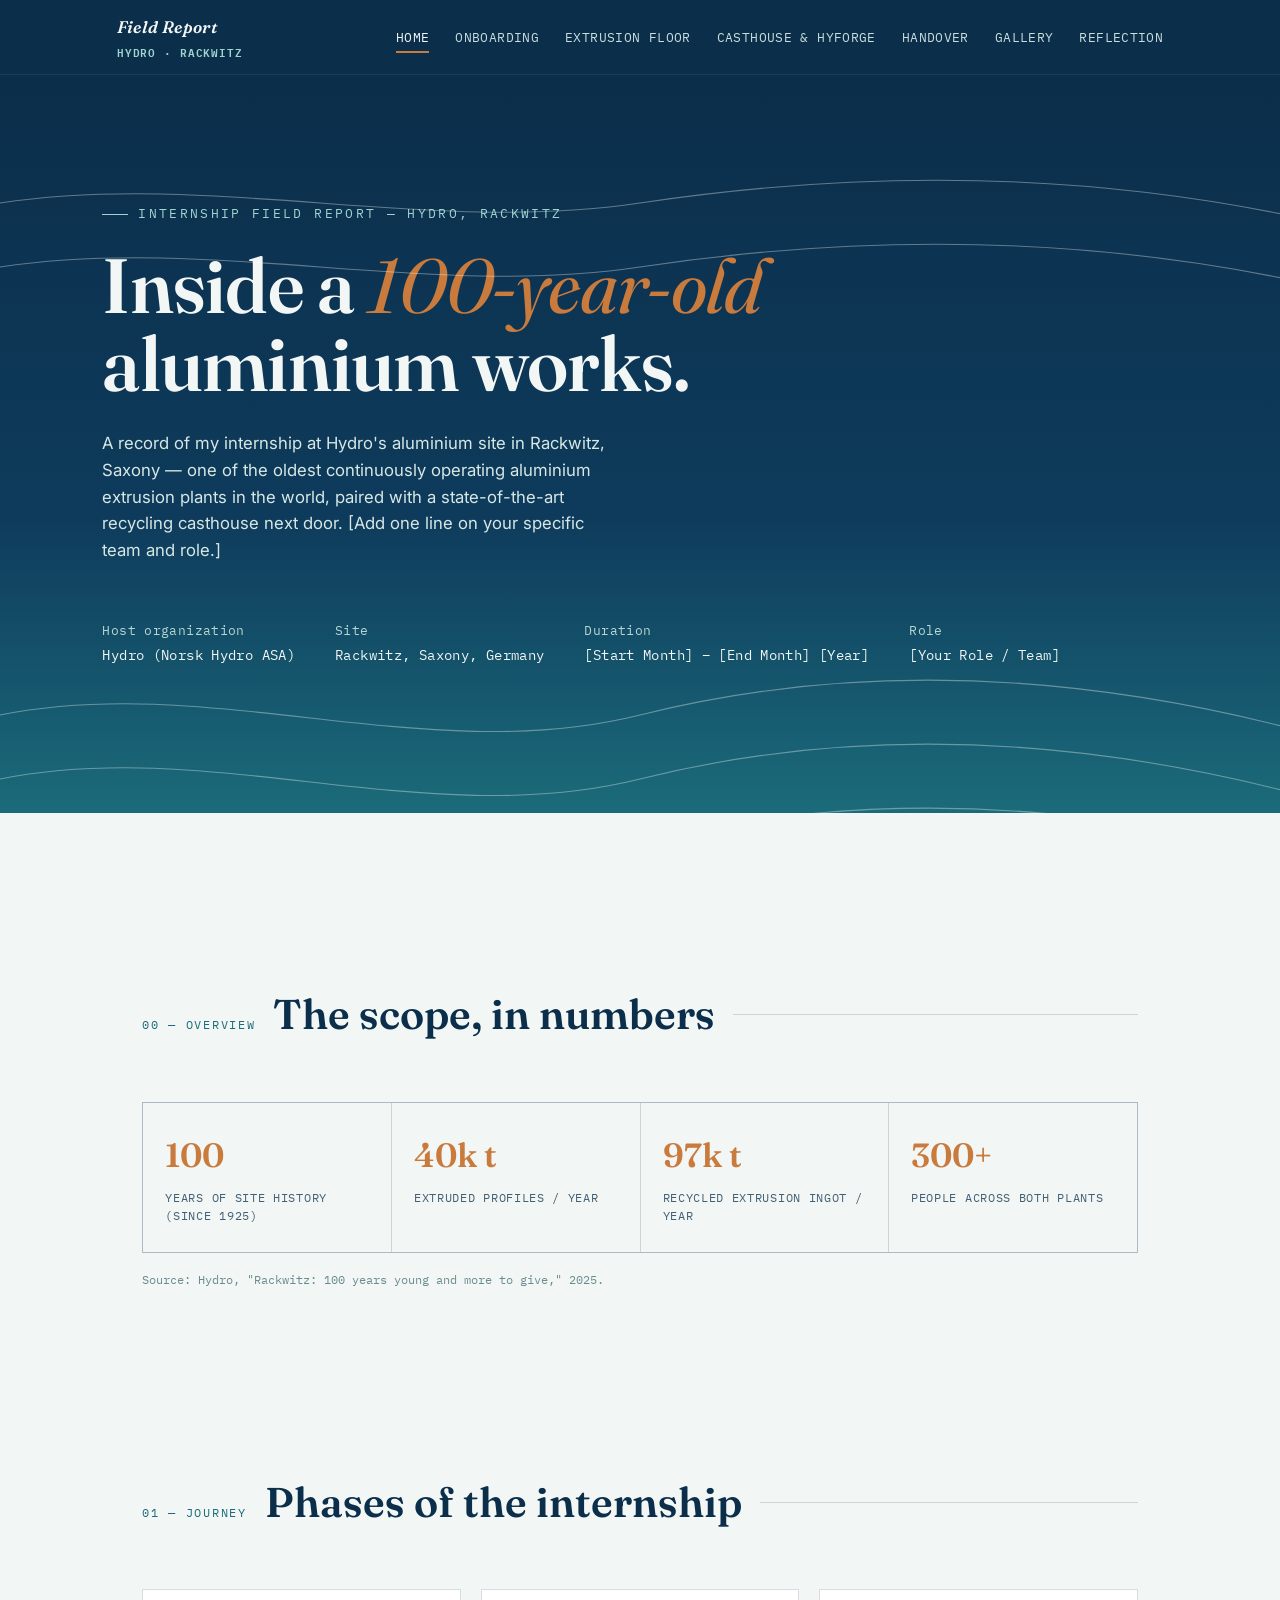
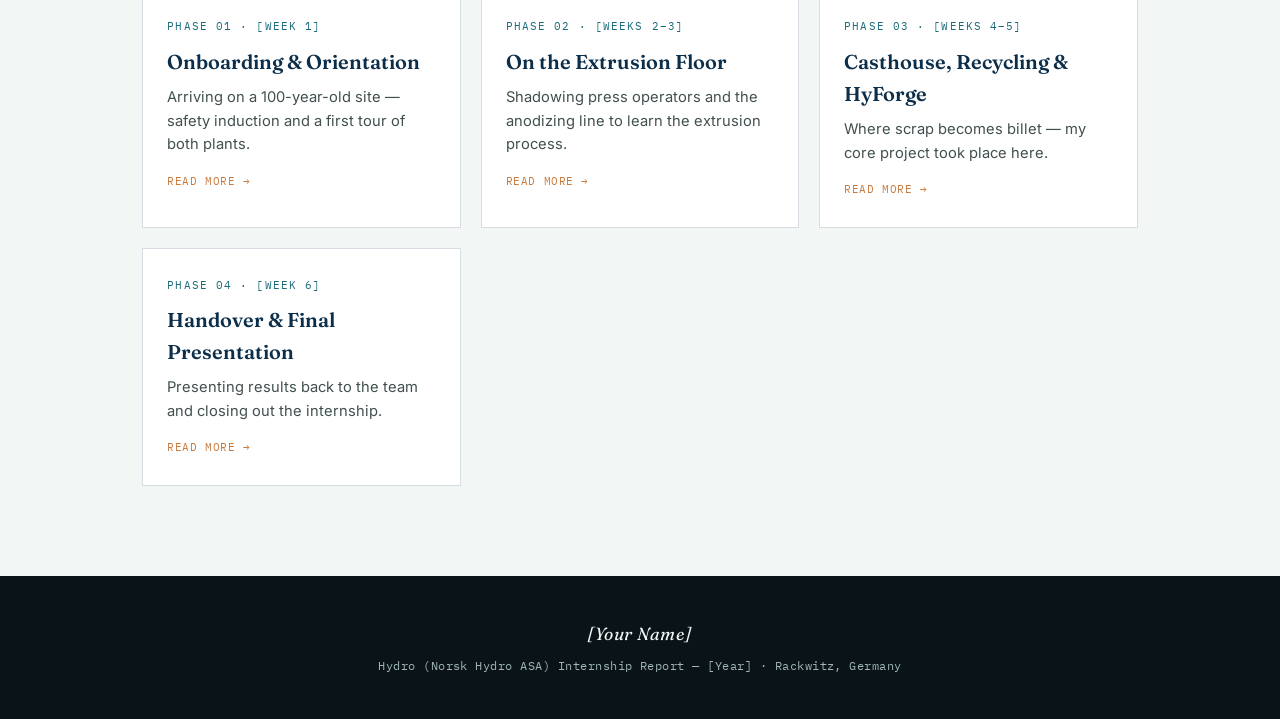
==== index.html @ bf28fc86 "Add files via upload" ====
<!DOCTYPE html>
<html lang="en">
<head>
<meta charset="UTF-8">
<meta name="viewport" content="width=device-width, initial-scale=1.0">
<title>Hydro Internship — Rackwitz Field Report</title>
<link rel="preconnect" href="https://fonts.googleapis.com">
<link href="https://fonts.googleapis.com/css2?family=Fraunces:opsz,wght@9..144,400;9..144,500;9..144,600;9..144,700&family=Inter:wght@400;500;600&family=IBM+Plex+Mono:wght@400;500&display=swap" rel="stylesheet">
<link rel="stylesheet" href="assets/style.css">
</head>
<body>

<nav class="site-nav">
  <div class="nav-inner">
    <a class="nav-brand" href="index.html">Field Report<span>Hydro · Rackwitz</span></a>
    <button class="nav-toggle" aria-label="Toggle menu"></button>
    <ul class="nav-links">
      <li><a href="index.html" class="active">Home</a></li>
      <li><a href="phases/onboarding.html">Onboarding</a></li>
      <li><a href="phases/extrusion.html">Extrusion Floor</a></li>
      <li><a href="phases/casthouse.html">Casthouse &amp; HyForge</a></li>
      <li><a href="phases/handover.html">Handover</a></li>
      <li><a href="gallery.html">Gallery</a></li>
      <li><a href="reflection.html">Reflection</a></li>
    </ul>
  </div>
</nav>

<header class="hero">
  <svg class="contours" viewBox="0 0 1200 800" preserveAspectRatio="none" xmlns="http://www.w3.org/2000/svg">
    <path d="M0,600 C 200,560 400,650 600,600 S 1000,560 1200,610" stroke="#ffffff" stroke-width="1" fill="none"/>
    <path d="M0,660 C 200,620 400,710 600,660 S 1000,620 1200,670" stroke="#ffffff" stroke-width="1" fill="none"/>
    <path d="M0,720 C 200,680 400,770 600,720 S 1000,680 1200,730" stroke="#ffffff" stroke-width="1" fill="none"/>
    <path d="M0,120 C 200,90 400,150 600,120 S 1000,90 1200,130" stroke="#ffffff" stroke-width="1" fill="none"/>
    <path d="M0,180 C 200,150 400,210 600,180 S 1000,150 1200,190" stroke="#ffffff" stroke-width="1" fill="none"/>
  </svg>
  <div class="eyebrow">Internship Field Report — Hydro, Rackwitz</div>
  <h1>Inside a <em>100-year-old</em> aluminium works.</h1>
  <p class="sub">A record of my internship at Hydro's aluminium site in Rackwitz, Saxony — one of the oldest continuously operating aluminium extrusion plants in the world, paired with a state-of-the-art recycling casthouse next door. [Add one line on your specific team and role.]</p>
  <div class="meta">
    <div>Host organization<span>Hydro (Norsk Hydro ASA)</span></div>
    <div>Site<span>Rackwitz, Saxony, Germany</span></div>
    <div>Duration<span>[Start Month] – [End Month] [Year]</span></div>
    <div>Role<span>[Your Role / Team]</span></div>
  </div>
</header>
<svg class="wave" viewBox="0 0 1200 80" preserveAspectRatio="none" xmlns="http://www.w3.org/2000/svg">
  <path d="M0,40 C 300,90 900,-10 1200,40 L1200,80 L0,80 Z" fill="#F2F6F5"/>
</svg>

<section id="overview">
  <div class="section-head">
    <span class="tag">00 — Overview</span>
    <h2>The scope, in numbers</h2>
  </div>
  <div class="stats">
    <div class="stat"><div class="num">100</div><div class="label">Years of site history (since 1925)</div></div>
    <div class="stat"><div class="num">40k t</div><div class="label">Extruded profiles / year</div></div>
    <div class="stat"><div class="num">97k t</div><div class="label">Recycled extrusion ingot / year</div></div>
    <div class="stat"><div class="num">300+</div><div class="label">People across both plants</div></div>
  </div>
  <p style="margin-top:18px; font-family:var(--mono); font-size:11.5px; color:#6b8b90;">Source: Hydro, "Rackwitz: 100 years young and more to give," 2025.</p>
</section>

<section id="phases">
  <div class="section-head">
    <span class="tag">01 — Journey</span>
    <h2>Phases of the internship</h2>
  </div>
  <div class="phase-cards">
    <a class="phase-card" href="phases/onboarding.html">
      <div class="pnum">PHASE 01 · [WEEK 1]</div>
      <h3>Onboarding &amp; Orientation</h3>
      <p>Arriving on a 100-year-old site — safety induction and a first tour of both plants.</p>
      <div class="go">Read more →</div>
    </a>
    <a class="phase-card" href="phases/extrusion.html">
      <div class="pnum">PHASE 02 · [WEEKS 2–3]</div>
      <h3>On the Extrusion Floor</h3>
      <p>Shadowing press operators and the anodizing line to learn the extrusion process.</p>
      <div class="go">Read more →</div>
    </a>
    <a class="phase-card" href="phases/casthouse.html">
      <div class="pnum">PHASE 03 · [WEEKS 4–5]</div>
      <h3>Casthouse, Recycling &amp; HyForge</h3>
      <p>Where scrap becomes billet — my core project took place here.</p>
      <div class="go">Read more →</div>
    </a>
    <a class="phase-card" href="phases/handover.html">
      <div class="pnum">PHASE 04 · [WEEK 6]</div>
      <h3>Handover &amp; Final Presentation</h3>
      <p>Presenting results back to the team and closing out the internship.</p>
      <div class="go">Read more →</div>
    </a>
  </div>
</section>

<footer>
  <div class="name">[Your Name]</div>
  Hydro (Norsk Hydro ASA) Internship Report — [Year] · Rackwitz, Germany
</footer>

<script src="assets/nav.js"></script>
</body>
</html>
---- assets/style.css ----
/* ===========================================================
   Hydro / Rackwitz Internship Site — shared stylesheet
   =========================================================== */

:root{
  --deep: #0B2E4A;
  --teal: #1B6B7A;
  --foam: #F2F6F5;
  --copper: #C97A3D;
  --ink: #0A1418;
  --line: rgba(11,46,74,0.16);
  --mono: 'IBM Plex Mono', monospace;
  --display: 'Fraunces', serif;
  --body: 'Inter', sans-serif;
}
*{ box-sizing:border-box; margin:0; padding:0; }
html{ scroll-behavior:smooth; }
body{
  font-family: var(--body);
  background: var(--foam);
  color: var(--ink);
  line-height:1.6;
}
::selection{ background: var(--copper); color: var(--foam); }
img{ max-width:100%; display:block; }
a{ color: inherit; }

/* ---------------- NAV ---------------- */
.site-nav{
  position: sticky; top:0; z-index: 50;
  background: var(--deep);
  color: var(--foam);
  border-bottom: 1px solid rgba(255,255,255,0.08);
}
.nav-inner{
  max-width: 1200px; margin: 0 auto;
  display:flex; align-items:center; justify-content: space-between;
  padding: 14px 6vw;
}
.nav-brand{
  font-family: var(--display); font-style: italic; font-weight:600;
  font-size: 1.05rem; letter-spacing: .01em; white-space:nowrap;
  text-decoration:none; color: var(--foam);
}
.nav-brand span{ color:#9FD4D0; font-family: var(--mono); font-style:normal; font-size:11px; display:block; letter-spacing:.08em; text-transform:uppercase; margin-top:2px;}
.nav-links{
  display:flex; gap: 26px; list-style:none;
  font-family: var(--mono); font-size: 12.5px; letter-spacing:.03em; text-transform:uppercase;
}
.nav-links a{
  text-decoration:none; color: #C9DEDC; padding: 6px 0; border-bottom: 2px solid transparent;
  transition: color .15s ease, border-color .15s ease;
}
.nav-links a:hover{ color: var(--foam); }
.nav-links a.active{ color: var(--foam); border-bottom-color: var(--copper); }
.nav-toggle{
  display:none; background:none; border:none; cursor:pointer; padding:6px;
}
.nav-toggle span, .nav-toggle::before, .nav-toggle::after{ content:''; display:block; width:22px; height:2px; background: var(--foam); margin:5px 0; }

@media (max-width: 860px){
  .nav-toggle{ display:block; }
  .nav-links{
    position:absolute; top: 100%; left:0; right:0;
    background: var(--deep); flex-direction:column; gap:0;
    max-height:0; overflow:hidden; transition: max-height .25s ease;
    border-bottom: 1px solid rgba(255,255,255,0.08);
  }
  .nav-links.open{ max-height: 420px; }
  .nav-links a{ display:block; padding: 14px 6vw; border-bottom:1px solid rgba(255,255,255,0.06); }
  .nav-links a.active{ border-bottom-color: rgba(255,255,255,0.06); border-left: 3px solid var(--copper); padding-left: calc(6vw - 3px); }
}

/* ---------------- PAGE HERO (subpages) ---------------- */
.page-hero{
  background: linear-gradient(180deg, var(--deep) 0%, #0E3B5C 70%, var(--teal) 100%);
  color: var(--foam);
  padding: 70px 8vw 60px;
}
.page-hero .crumb{
  font-family: var(--mono); font-size:11.5px; letter-spacing:.1em; text-transform:uppercase;
  color:#9FD4D0; margin-bottom: 16px;
}
.page-hero .crumb a{ text-decoration:none; color:#9FD4D0; }
.page-hero .crumb a:hover{ text-decoration:underline; }
.page-hero h1{
  font-family: var(--display); font-weight:600; font-size: clamp(2rem,4.5vw,3.4rem); max-width: 18ch; line-height:1.05;
}
.page-hero p{ margin-top:18px; max-width:60ch; color:#D7E7E4; font-size:1.02rem; }
.phase-when{
  display:inline-block; margin-top:22px; font-family: var(--mono); font-size:11.5px;
  color: var(--copper); background: rgba(201,122,61,0.15); border:1px solid rgba(201,122,61,0.4);
  padding: 6px 14px; border-radius: 20px; letter-spacing:.04em; text-transform:uppercase;
}

/* ---------------- HOME HERO ---------------- */
.hero{
  position:relative; min-height: 82vh;
  background: linear-gradient(180deg, var(--deep) 0%, #0E3B5C 60%, var(--teal) 100%);
  color: var(--foam); overflow:hidden;
  display:flex; flex-direction:column; justify-content:center;
  padding: 8vh 8vw 10vh;
}
.hero .contours{ position:absolute; inset:0; opacity:.35; pointer-events:none; }
.hero .eyebrow{
  font-family: var(--mono); font-size: 13px; letter-spacing: .18em; text-transform: uppercase;
  color: #9FD4D0; margin-bottom: 22px; display:flex; align-items:center; gap:10px;
}
.hero .eyebrow::before{ content:''; width:26px; height:1px; background:#9FD4D0; display:inline-block; }
.hero h1{
  font-family: var(--display); font-weight: 600; font-size: clamp(2.6rem, 6vw, 5.2rem);
  line-height: 1.02; max-width: 14ch; letter-spacing: -0.01em;
}
.hero h1 em{ font-style: italic; font-weight: 400; color: var(--copper); }
.hero .sub{ margin-top: 26px; max-width: 46ch; font-size: 1.05rem; color: #D7E7E4; }
.hero .meta{ margin-top: 56px; display:flex; flex-wrap:wrap; gap: 40px; font-family: var(--mono); font-size: 12.5px; color: #B9D6D2; letter-spacing:.03em; }
.hero .meta div span{ display:block; color: var(--foam); font-size: 14px; margin-top: 4px; }

.wave{ display:block; width:100%; height:80px; margin-top:-2px; }

/* ---------------- SECTIONS ---------------- */
section{ padding: 90px 8vw; max-width: 1200px; margin: 0 auto; }
.section-head{ display:flex; align-items:baseline; gap:18px; margin-bottom: 54px; }
.section-head .tag{ font-family: var(--mono); font-size:12px; letter-spacing:.14em; color: var(--teal); text-transform:uppercase; white-space:nowrap; }
.section-head h2{ font-family: var(--display); font-weight:600; font-size: clamp(1.8rem, 3.4vw, 2.6rem); color: var(--deep); }
.section-head::after{ content:''; flex:1; height:1px; background: var(--line); align-self:center; }

/* ---------------- STATS ---------------- */
.stats{ display:grid; grid-template-columns: repeat(4,1fr); gap: 1px; background: var(--line); border:1px solid var(--line); margin-bottom: 10px; }
.stat{ background: var(--foam); padding: 26px 22px; }
.stat .num{ font-family: var(--display); font-size: 2.1rem; color: var(--copper); font-weight:600;}
.stat .label{ font-family: var(--mono); font-size: 11.5px; color: var(--deep); opacity:.75; text-transform:uppercase; letter-spacing:.06em; margin-top:6px;}

/* ---------------- PHASE INDEX CARDS (on homepage) ---------------- */
.phase-cards{ display:grid; grid-template-columns: repeat(auto-fit, minmax(240px,1fr)); gap: 20px; }
.phase-card{
  display:block; text-decoration:none; color:inherit;
  border:1px solid var(--line); background:white; padding: 28px 24px;
  transition: transform .15s ease, box-shadow .15s ease, border-color .15s ease;
  position:relative; overflow:hidden;
}
.phase-card:hover{ transform: translateY(-3px); box-shadow: 0 12px 30px rgba(11,46,74,0.12); border-color: var(--teal); }
.phase-card .pnum{ font-family: var(--mono); font-size:11px; color: var(--teal); letter-spacing:.1em; }
.phase-card h3{ font-family: var(--display); font-weight:600; font-size:1.25rem; margin: 10px 0 8px; color: var(--deep); }
.phase-card p{ color:#41504f; font-size:.92rem; }
.phase-card .go{ margin-top:16px; font-family: var(--mono); font-size:11px; color: var(--copper); text-transform:uppercase; letter-spacing:.05em; }

/* ---------------- MEDIA SLOTS ---------------- */
.media-row{ display:grid; grid-template-columns: repeat(auto-fit,minmax(240px,1fr)); gap: 16px; margin-top:22px;}
.media-slot{
  aspect-ratio: 4/3; border: 1.5px dashed var(--teal); border-radius: 4px;
  background: rgba(27,107,122,0.05);
  display:flex; flex-direction:column; align-items:center; justify-content:center;
  text-align:center; color: var(--teal); font-family: var(--mono); font-size:11.5px;
  padding: 14px; gap:8px;
}
.media-slot.video{ aspect-ratio:16/9; }
.media-slot svg{ width:26px; height:26px; opacity:.8; }
.media-slot small{ color:#6b8b90; font-size:10.5px; line-height:1.4; }
.media-slot.filled{ border-style:solid; padding:0; overflow:hidden; }
.media-slot.filled img, .media-slot.filled video{ width:100%; height:100%; object-fit:cover; display:block; }
.media-slot.filled iframe{ width:100%; height:100%; display:block; border:0; }
.caption{ font-family: var(--mono); font-size:10.5px; color:#6b8b90; margin-top:10px; display:block; }

/* ---------------- GALLERY ---------------- */
.gallery{ display:grid; grid-template-columns: repeat(3,1fr); gap: 14px; }
.gallery .media-slot{ aspect-ratio:1/1; }
.gallery .media-slot.wide{ grid-column: span 2; grid-row: span 2; aspect-ratio:auto; }

/* ---------------- BODY CONTENT ON PHASE PAGES ---------------- */
.phase-body{ max-width: 760px; }
.phase-body p{ color:#41504f; margin-bottom:18px; }
.phase-body ul{ margin: 0 0 24px 18px; color:#41504f; }
.phase-body ul li{ margin-bottom:8px; }
.phase-nav{
  display:flex; justify-content:space-between; gap:20px; margin-top:70px;
  padding-top:30px; border-top:1px solid var(--line); font-family: var(--mono); font-size:12.5px;
}
.phase-nav a{ text-decoration:none; color: var(--deep); }
.phase-nav a:hover{ color: var(--teal); }
.phase-nav .dir{ display:block; font-size:10.5px; color:#6b8b90; text-transform:uppercase; letter-spacing:.06em; margin-bottom:4px; }

/* ---------------- MISC ---------------- */
.grid-two{ display:grid; grid-template-columns: 1.1fr .9fr; gap: 60px; align-items:start; }
.chips{ display:flex; flex-wrap:wrap; gap:10px; margin-top:18px; }
.chip{ font-family: var(--mono); font-size:12px; padding:8px 14px; border:1px solid var(--line); border-radius:20px; color:var(--deep); background: white; }
blockquote{ font-family: var(--display); font-style:italic; font-size:1.3rem; color: var(--deep); border-left: 3px solid var(--copper); padding-left: 22px; line-height:1.5; }
blockquote cite{ display:block; margin-top:14px; font-family: var(--mono); font-style:normal; font-size:12px; color:var(--teal); text-transform:uppercase; letter-spacing:.05em; }

footer{ background: var(--ink); color:#9FB6B4; padding: 44px 8vw; text-align:center; font-family: var(--mono); font-size:12px; letter-spacing:.04em; }
footer .name{ color: var(--foam); font-family: var(--display); font-size:1.1rem; font-style:italic; margin-bottom:8px; }

@media (max-width: 760px){
  .stats{ grid-template-columns: repeat(2,1fr); }
  .grid-two{ grid-template-columns: 1fr; }
  .gallery{ grid-template-columns: repeat(2,1fr); }
  .gallery .media-slot.wide{ grid-column: span 2; }
  section{ padding: 60px 6vw; }
  .page-hero{ padding: 50px 6vw 40px; }
}

@media (prefers-reduced-motion: reduce){ html{ scroll-behavior:auto; } }
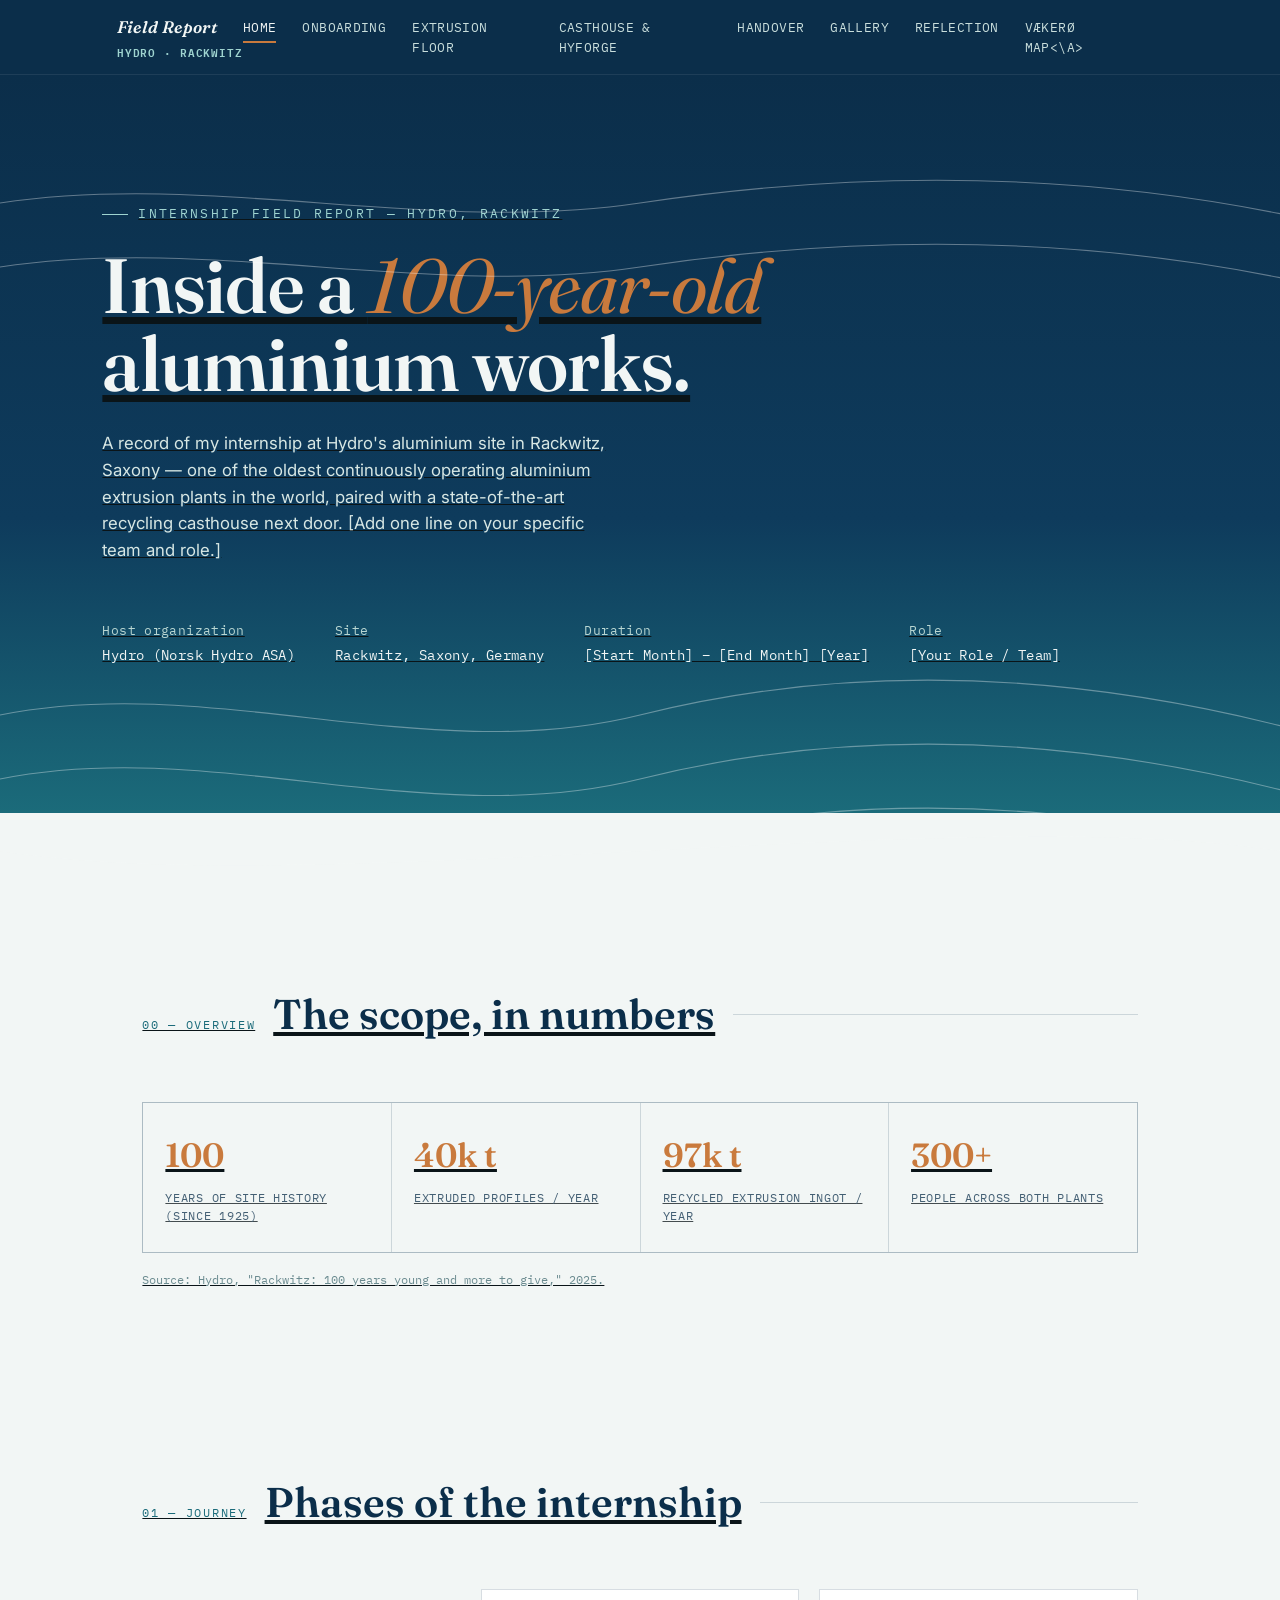
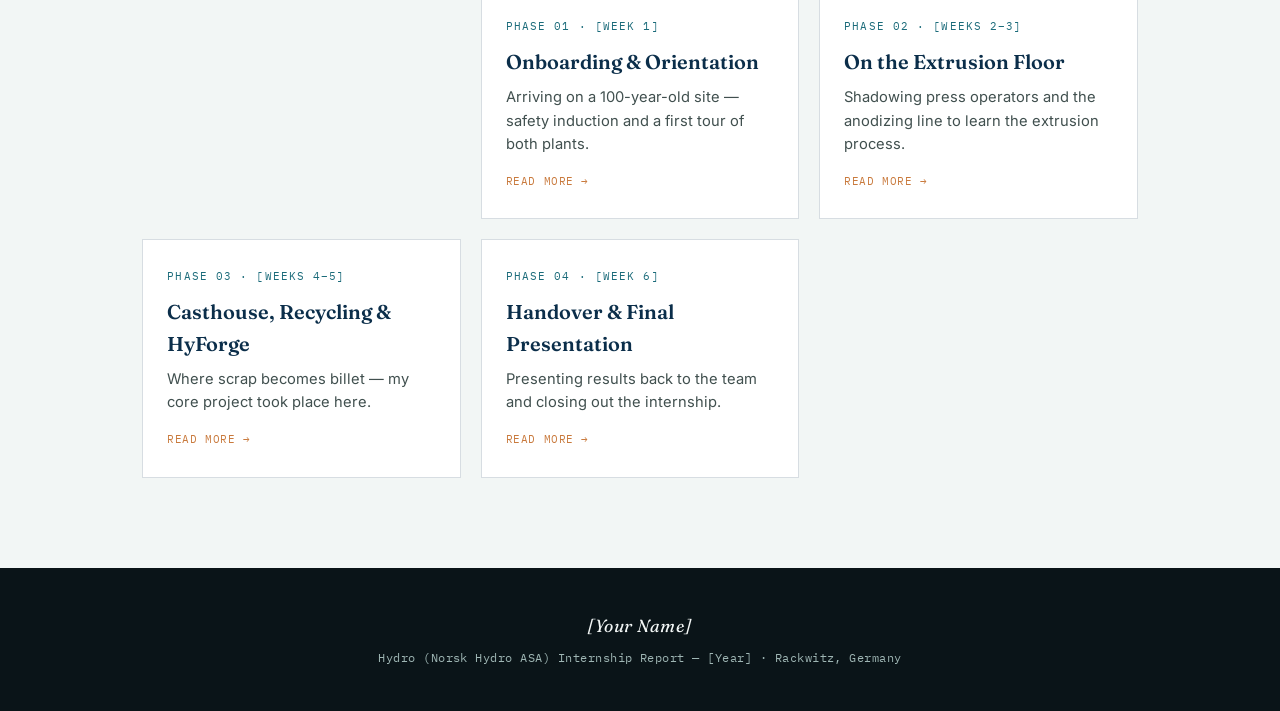
==== commit 15e18d7c: "Update index.html" ====
--- a/index.html
+++ b/index.html
@@ -22,6 +22,7 @@
       <li><a href="phases/handover.html">Handover</a></li>
       <li><a href="gallery.html">Gallery</a></li>
       <li><a href="reflection.html">Reflection</a></li>
+      <li><a href="vaekero-map.html">Vækerø map<\a></li>
     </ul>
   </div>
 </nav>
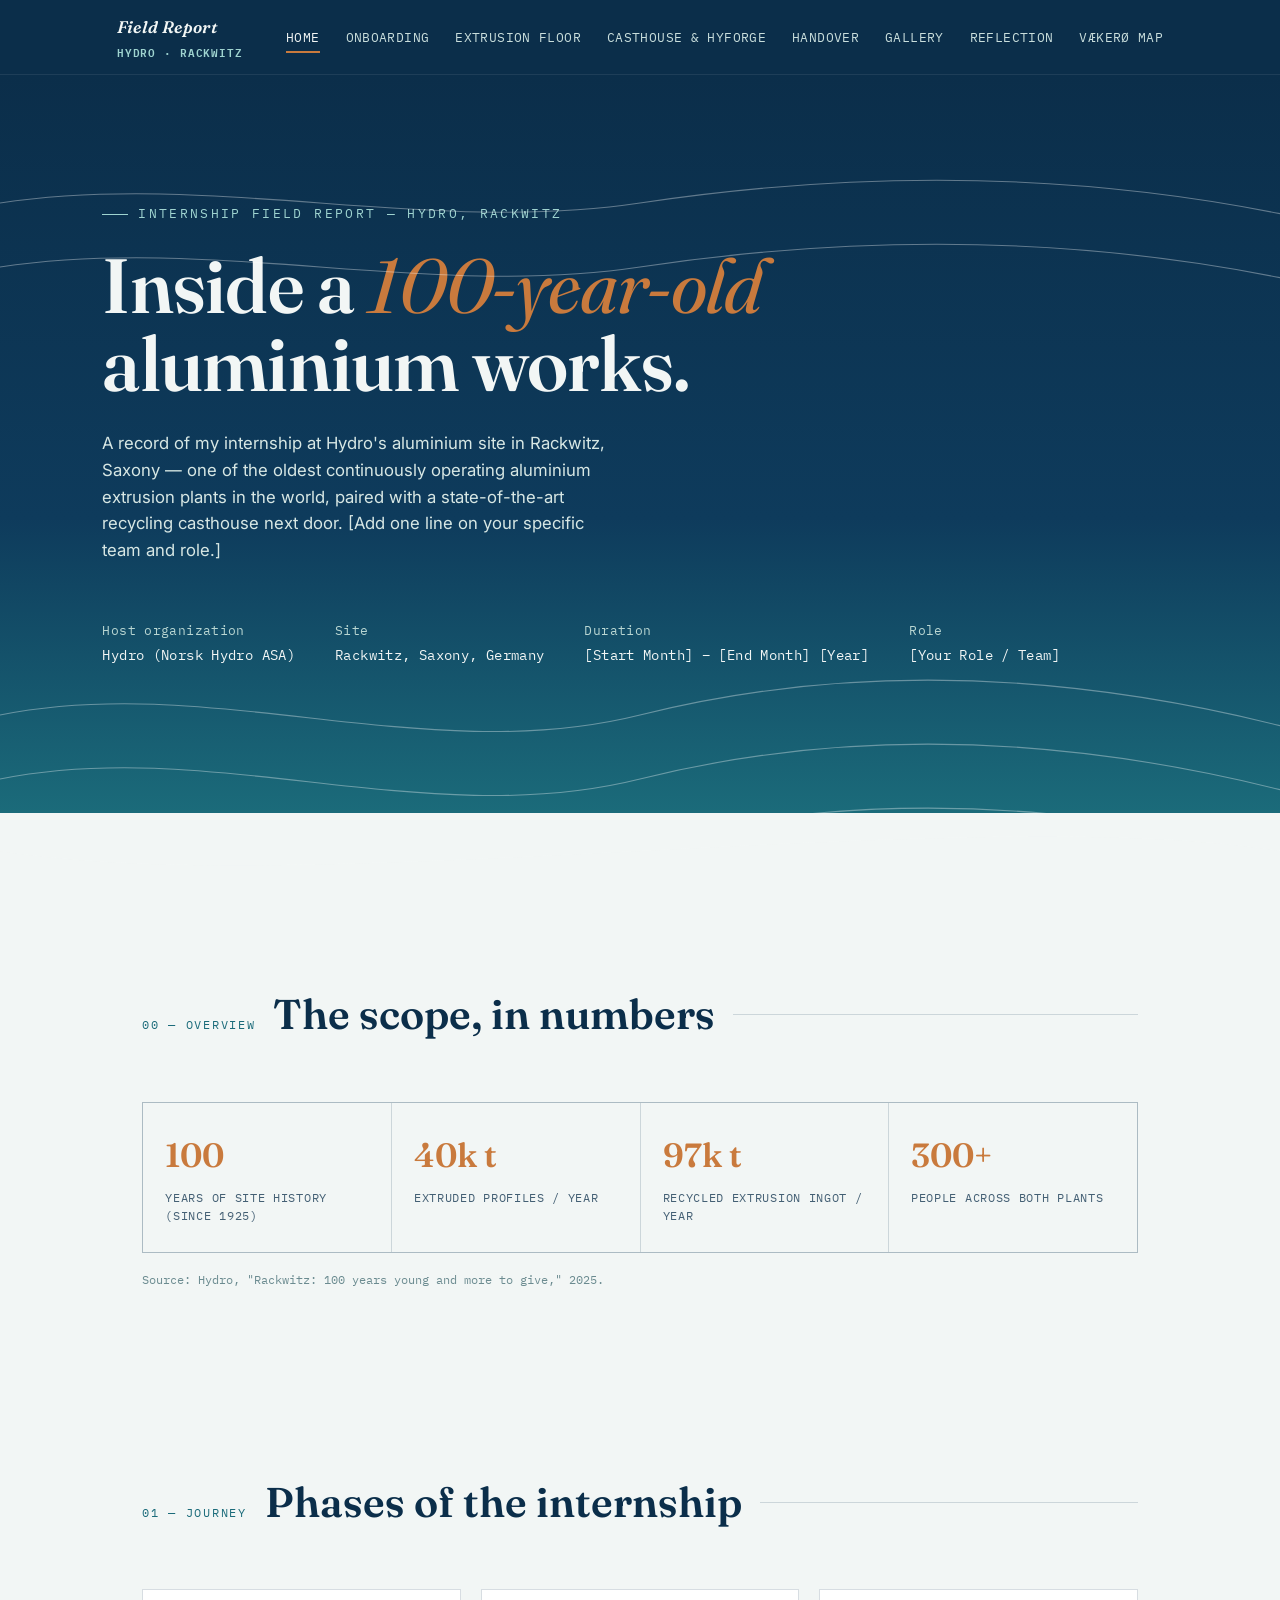
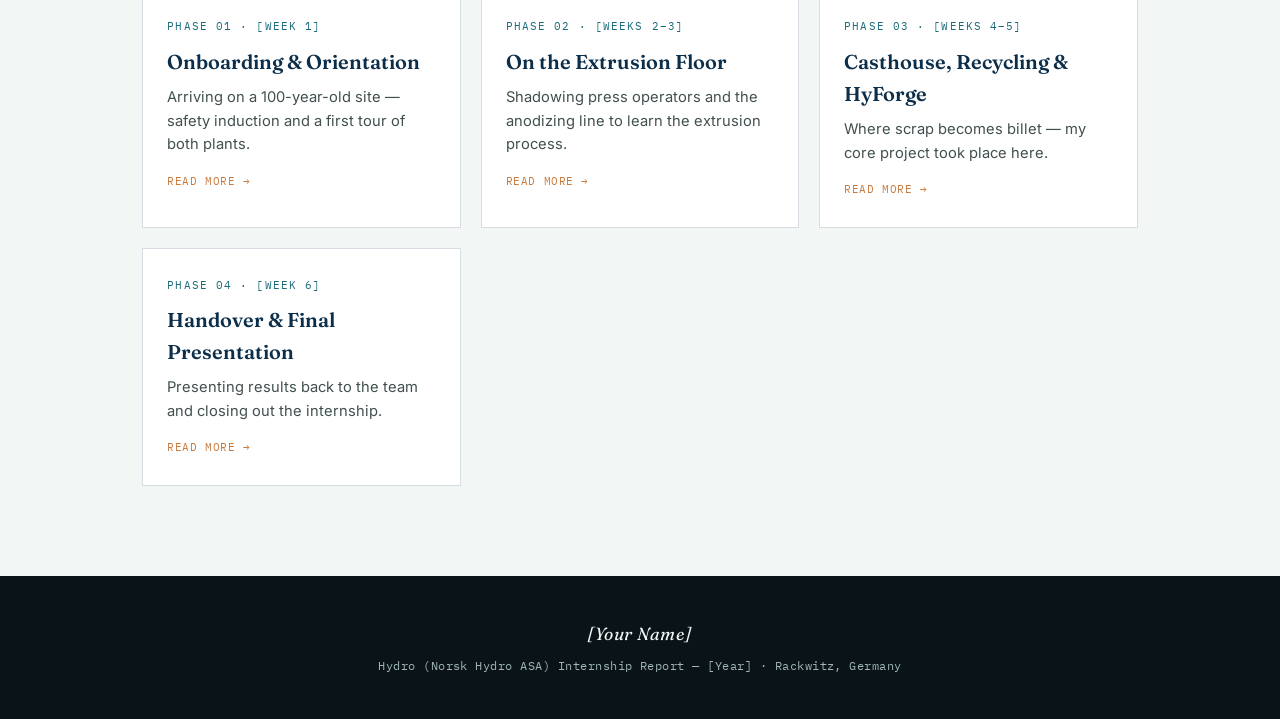
==== commit 9d1494f0: "Update index.html" ====
--- a/index.html
+++ b/index.html
@@ -22,7 +22,7 @@
       <li><a href="phases/handover.html">Handover</a></li>
       <li><a href="gallery.html">Gallery</a></li>
       <li><a href="reflection.html">Reflection</a></li>
-      <li><a href="vaekero-map.html">Vækerø map<\a></li>
+      <li><a href="vaekero-map.html">Vækerø map</a></li>
     </ul>
   </div>
 </nav>
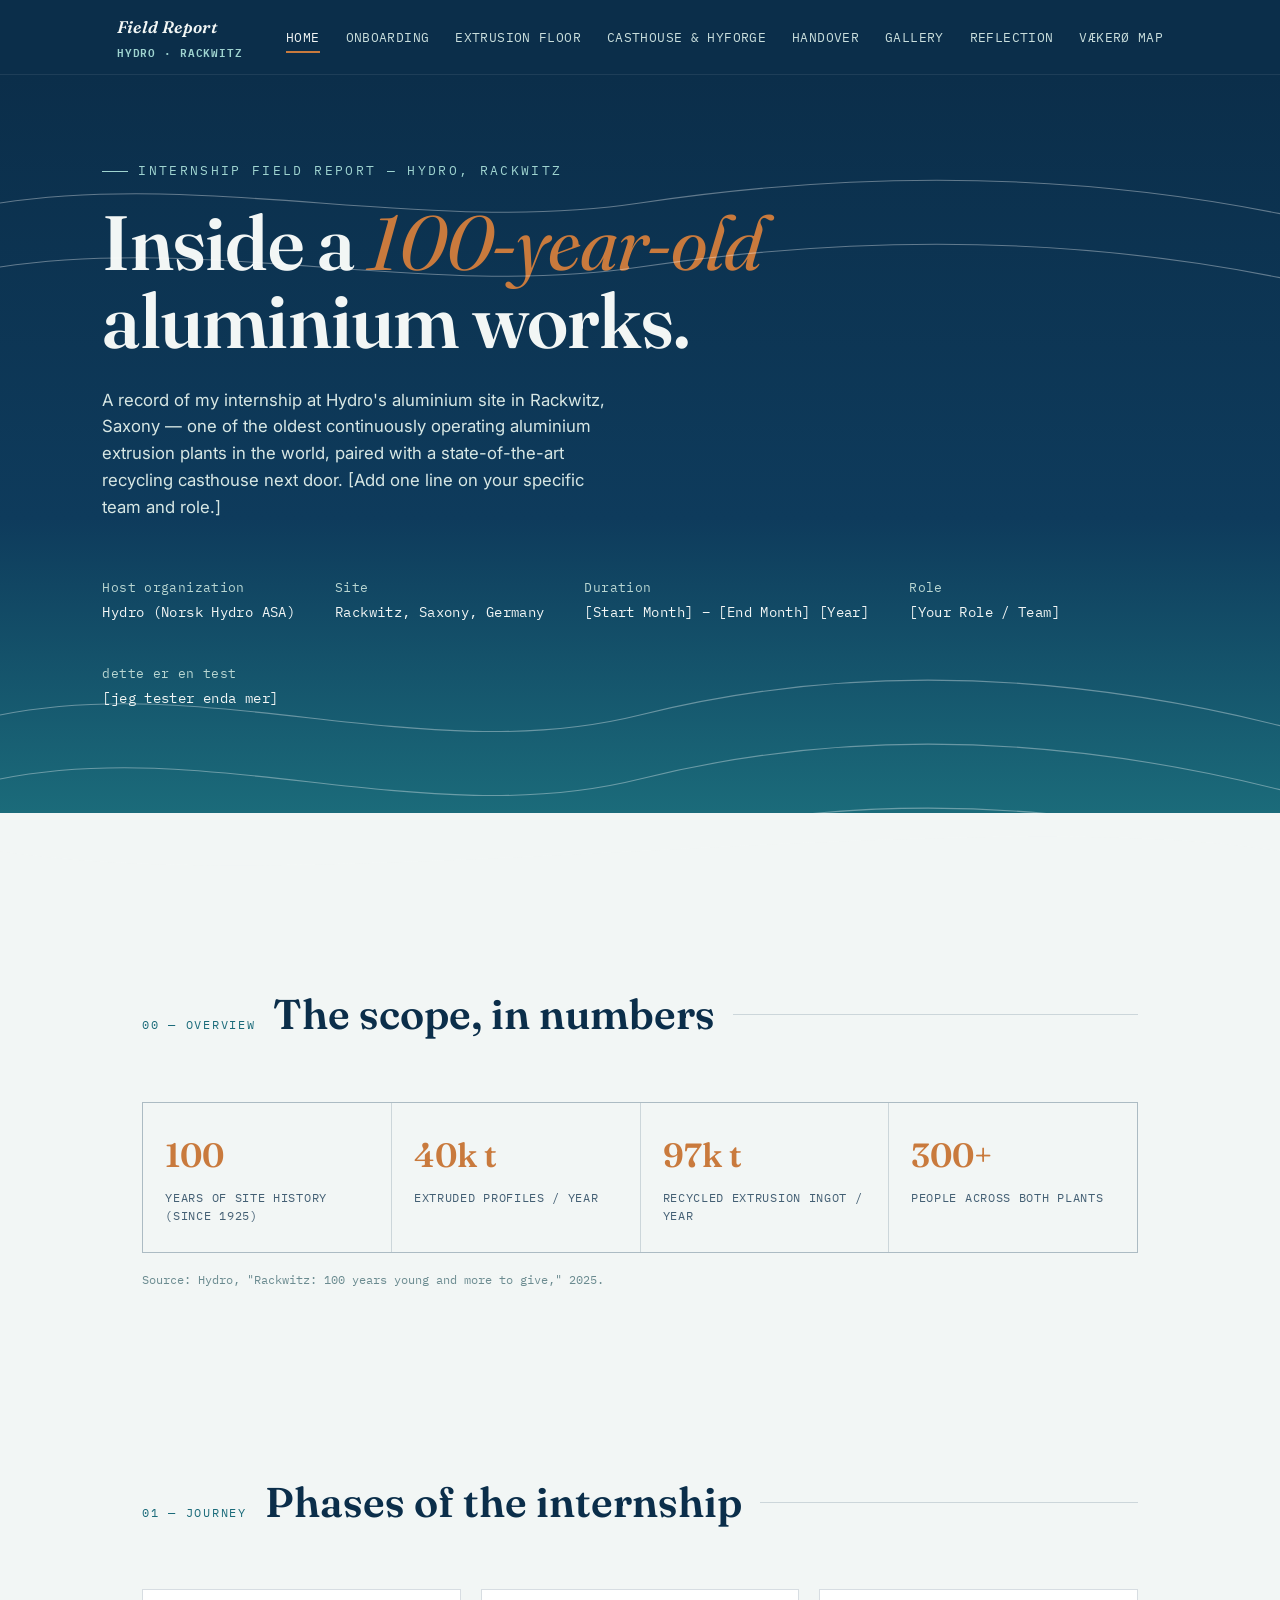
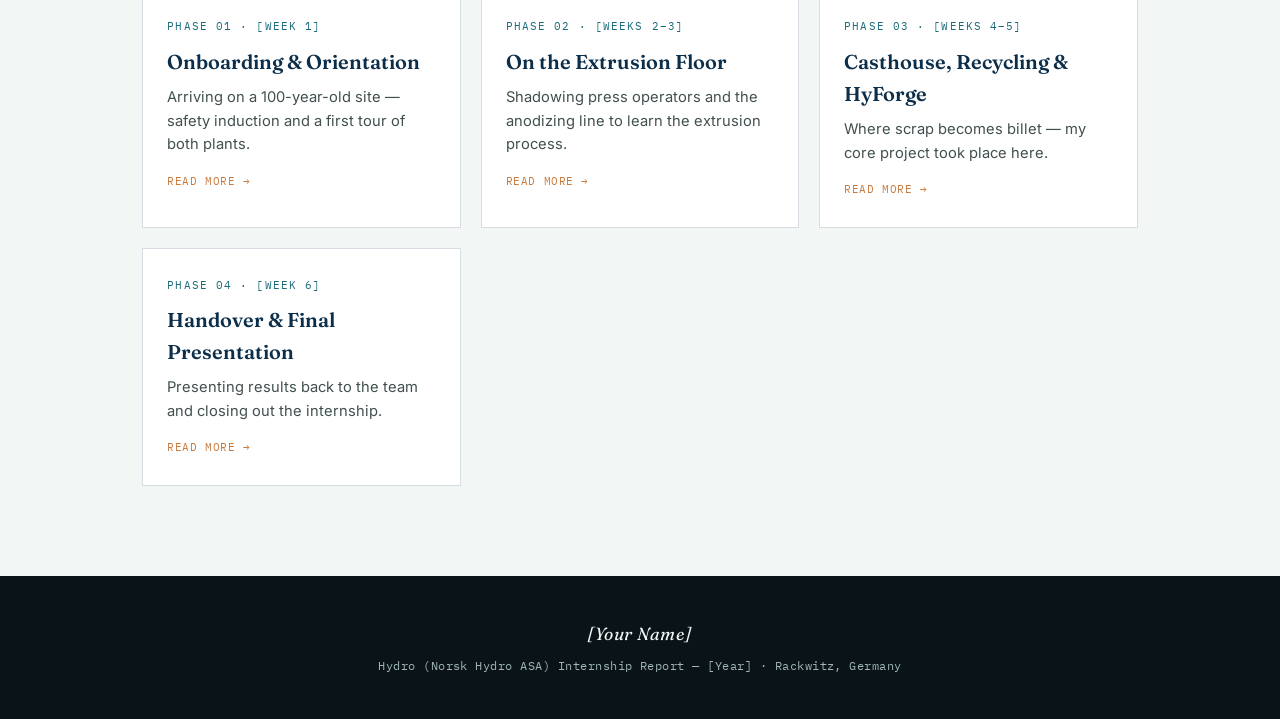
==== commit a0e2f261: "midified index html" ====
--- a/index.html
+++ b/index.html
@@ -43,6 +43,7 @@
     <div>Site<span>Rackwitz, Saxony, Germany</span></div>
     <div>Duration<span>[Start Month] – [End Month] [Year]</span></div>
     <div>Role<span>[Your Role / Team]</span></div>
+    <div>dette er en test<span>[jeg tester enda mer]</span></div>
   </div>
 </header>
 <svg class="wave" viewBox="0 0 1200 80" preserveAspectRatio="none" xmlns="http://www.w3.org/2000/svg">
